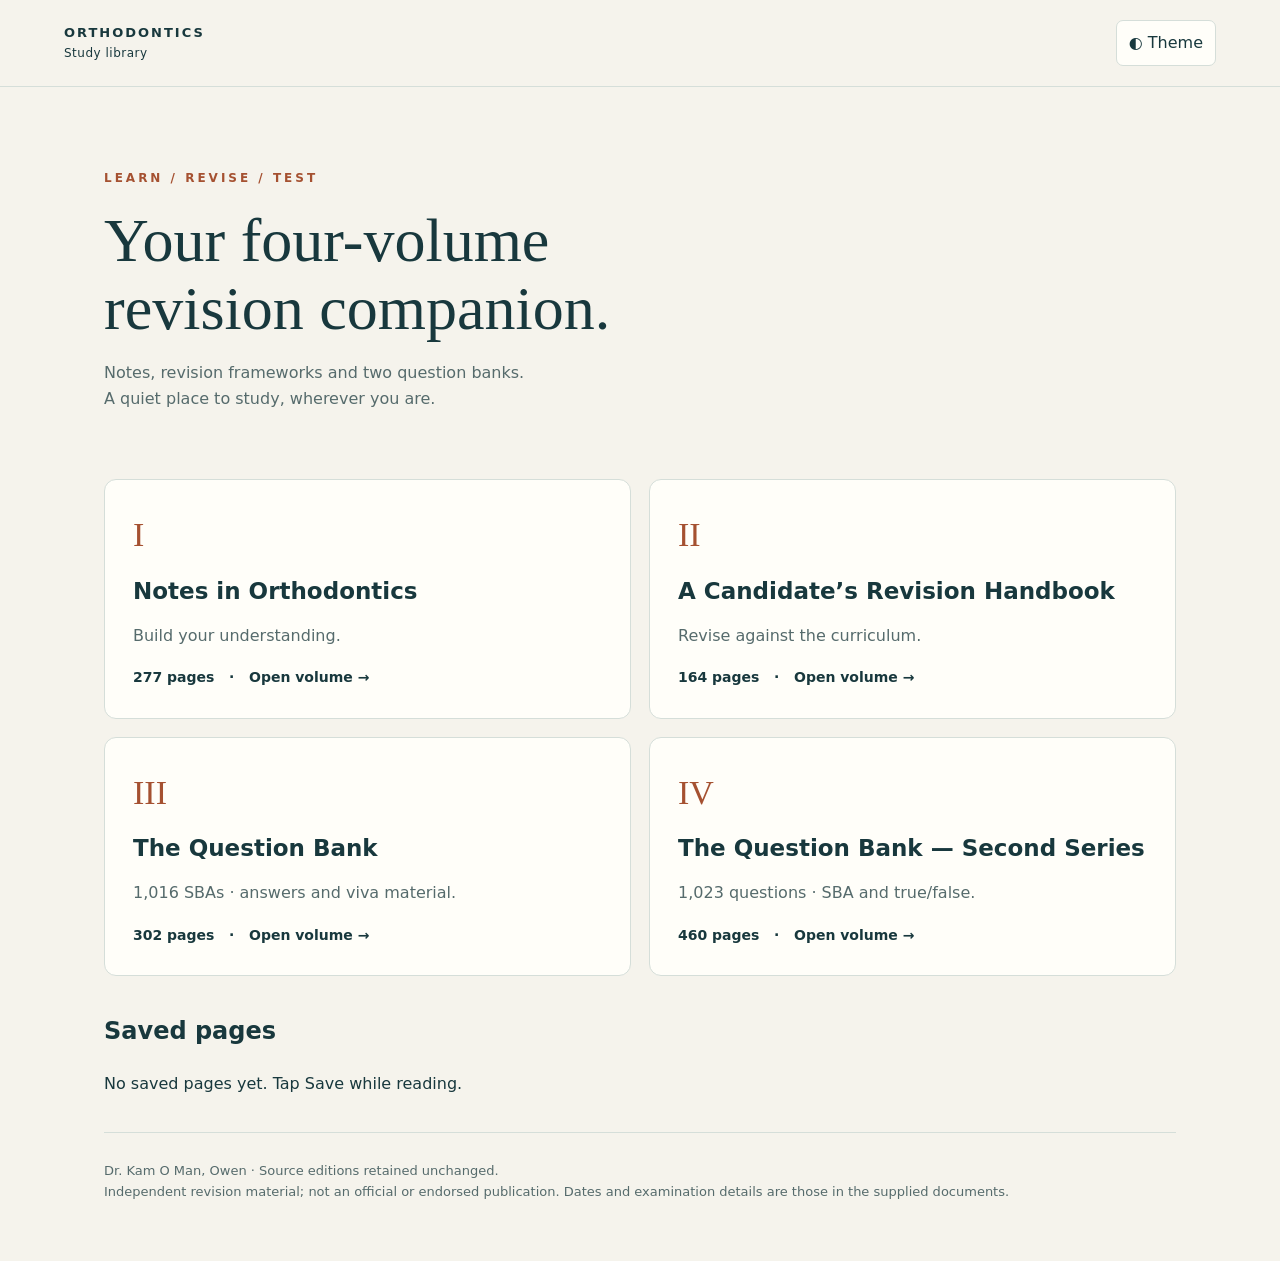
==== index.html @ 287cfe61 "Add files via upload" ====
<!doctype html><html lang="en"><head><meta charset="utf-8"><meta name="viewport" content="width=device-width,initial-scale=1"><meta name="theme-color" content="#153d43"><meta name="apple-mobile-web-app-capable" content="yes"><title>Orthodontics • Study Library</title><link rel="stylesheet" href="style.css"><script defer src="catalog.js"></script><script defer src="app.js"></script></head><body>
<header><a class="brand" href="#">ORTHODONTICS <span>Study library</span></a><button id="theme" aria-label="Toggle dark mode">◐ Theme</button></header>
<main id="home"><div class="hero"><p class="eyebrow">LEARN / REVISE / TEST</p><h1>Your four-volume<br>revision companion.</h1><p>Notes, revision frameworks and two question banks.<br>A quiet place to study, wherever you are.</p><button id="resume" hidden>Continue reading →</button></div><div id="cards" class="cards"></div><section class="saved"><h2>Saved pages</h2><div id="saved"></div></section><footer>Dr. Kam O Man, Owen · Source editions retained unchanged.<br>Independent revision material; not an official or endorsed publication. Dates and examination details are those in the supplied documents.</footer></main>
<main id="reader" hidden><div class="toolbar"><a href="#">← Library</a><select id="volume" aria-label="Volume"></select><button id="bookmark">☆ Save</button></div><div class="tools"><select id="chapters" aria-label="Chapter"><option>Contents</option></select><button id="smaller" aria-label="Decrease text size">A−</button><button id="larger" aria-label="Increase text size">A+</button><a id="pdf" target="_blank" rel="noopener">Original PDF ↗</a></div><form id="searchform"><input id="query" type="search" placeholder="Search this volume…" aria-label="Search this volume"><button>Search</button></form><div id="results" aria-live="polite"></div><div class="pagebar"><button id="prev">← Previous</button><label>PDF page <input id="page" type="number" min="1" aria-label="PDF page number"> <span id="total"></span></label><button id="next">Next →</button></div><p id="hint">Readable text is extracted from the PDF. Open Original PDF for tables, diagrams and exact layout. Your PDF viewer may require you to enter the page number manually. Page numbers refer to PDF pages.</p><article id="content"></article><div id="status" role="status"></div><button id="bottomnext">Next page →</button></main>
</body></html>
---- style.css ----
:root{--bg:#f5f3ec;--paper:#fffef9;--ink:#18383d;--muted:#566b6c;--line:#d5ded9;--accent:#a55131;--fs:19px}*{box-sizing:border-box}body{margin:0;background:var(--bg);color:var(--ink);font-family:system-ui,-apple-system,sans-serif;line-height:1.6}body.dark{--bg:#15272a;--paper:#203438;--ink:#e4ece7;--muted:#b1c5c4;--line:#41585b;--accent:#ffb18e}header{padding:20px 5%;display:flex;justify-content:space-between;align-items:center;border-bottom:1px solid var(--line)}a{color:inherit;text-underline-offset:4px}.brand{text-decoration:none;letter-spacing:2px;font-size:13px;font-weight:800}.brand span{display:block;font-size:12px;font-weight:400;letter-spacing:.5px}main{max-width:1120px;margin:auto;padding:30px 24px}.hero{padding:40px 0 52px}.eyebrow{letter-spacing:3px;font-size:12px;color:var(--accent);font-weight:750}h1{font-family:Georgia,serif;font-size:clamp(36px,6vw,62px);line-height:1.1;font-weight:400;margin:18px 0}.hero p:not(.eyebrow),footer,#hint{color:var(--muted)}.cards{display:grid;grid-template-columns:repeat(2,1fr);gap:18px}.card{background:var(--paper);border:1px solid var(--line);padding:28px;text-decoration:none;border-radius:12px}.card:hover{border-color:var(--accent)}.card .number{color:var(--accent);font-family:Georgia,serif;font-size:34px}.card h2{font-size:23px;line-height:1.3;margin:14px 0}.card p{color:var(--muted)}.card strong{font-size:14px}button,select,input{font:inherit;color:var(--ink);background:var(--paper);border:1px solid var(--line);border-radius:7px;padding:9px 12px;min-height:44px}button,a,select{touch-action:manipulation}button{cursor:pointer}button:disabled{opacity:.4;cursor:default}button:focus-visible,a:focus-visible,input:focus-visible,select:focus-visible{outline:3px solid var(--accent);outline-offset:3px}.saved{margin:36px 0}footer{padding:28px 0;font-size:13px;border-top:1px solid var(--line)}#reader{max-width:1000px}.toolbar,.tools,.pagebar{display:flex;align-items:center;gap:10px;margin-bottom:14px;flex-wrap:wrap}.toolbar select{flex:1;min-width:180px}.tools select{flex:1;min-width:180px;max-width:100%}.tools a{padding:9px}.pagebar{justify-content:space-between;margin:20px 0}#page{width:80px}#searchform{display:flex;gap:10px}#query{flex:1;min-width:0}#hint{font-size:12px}article{background:var(--paper);border:1px solid var(--line);border-radius:12px;padding:clamp(18px,4vw,46px);font-size:var(--fs);overflow-wrap:anywhere}article p{white-space:pre-line;margin:0 0 1.1em}article img{display:block;width:100%;height:auto}article.original{padding:0;background:white;overflow:hidden}#results{max-height:340px;overflow:auto}#results a,.saved a{display:block;padding:10px;border-bottom:1px solid var(--line)}#status{font-size:13px;color:var(--muted);padding:8px}#bottomnext{display:block;margin:20px auto}body.dark article.original{background:white} [hidden]{display:none!important}@media(max-width:600px){main{padding:18px 14px}.cards{grid-template-columns:1fr}.hero{padding:22px 0 30px}.card{padding:22px}header{padding:14px}.toolbar a{width:100%}.toolbar select{width:70%;min-width:0;font-size:14px}.tools select{width:100%;flex-basis:100%}.pagebar{gap:5px;font-size:13px}.pagebar button{padding:8px}#page{width:61px}article{line-height:1.7}#theme{font-size:13px}}
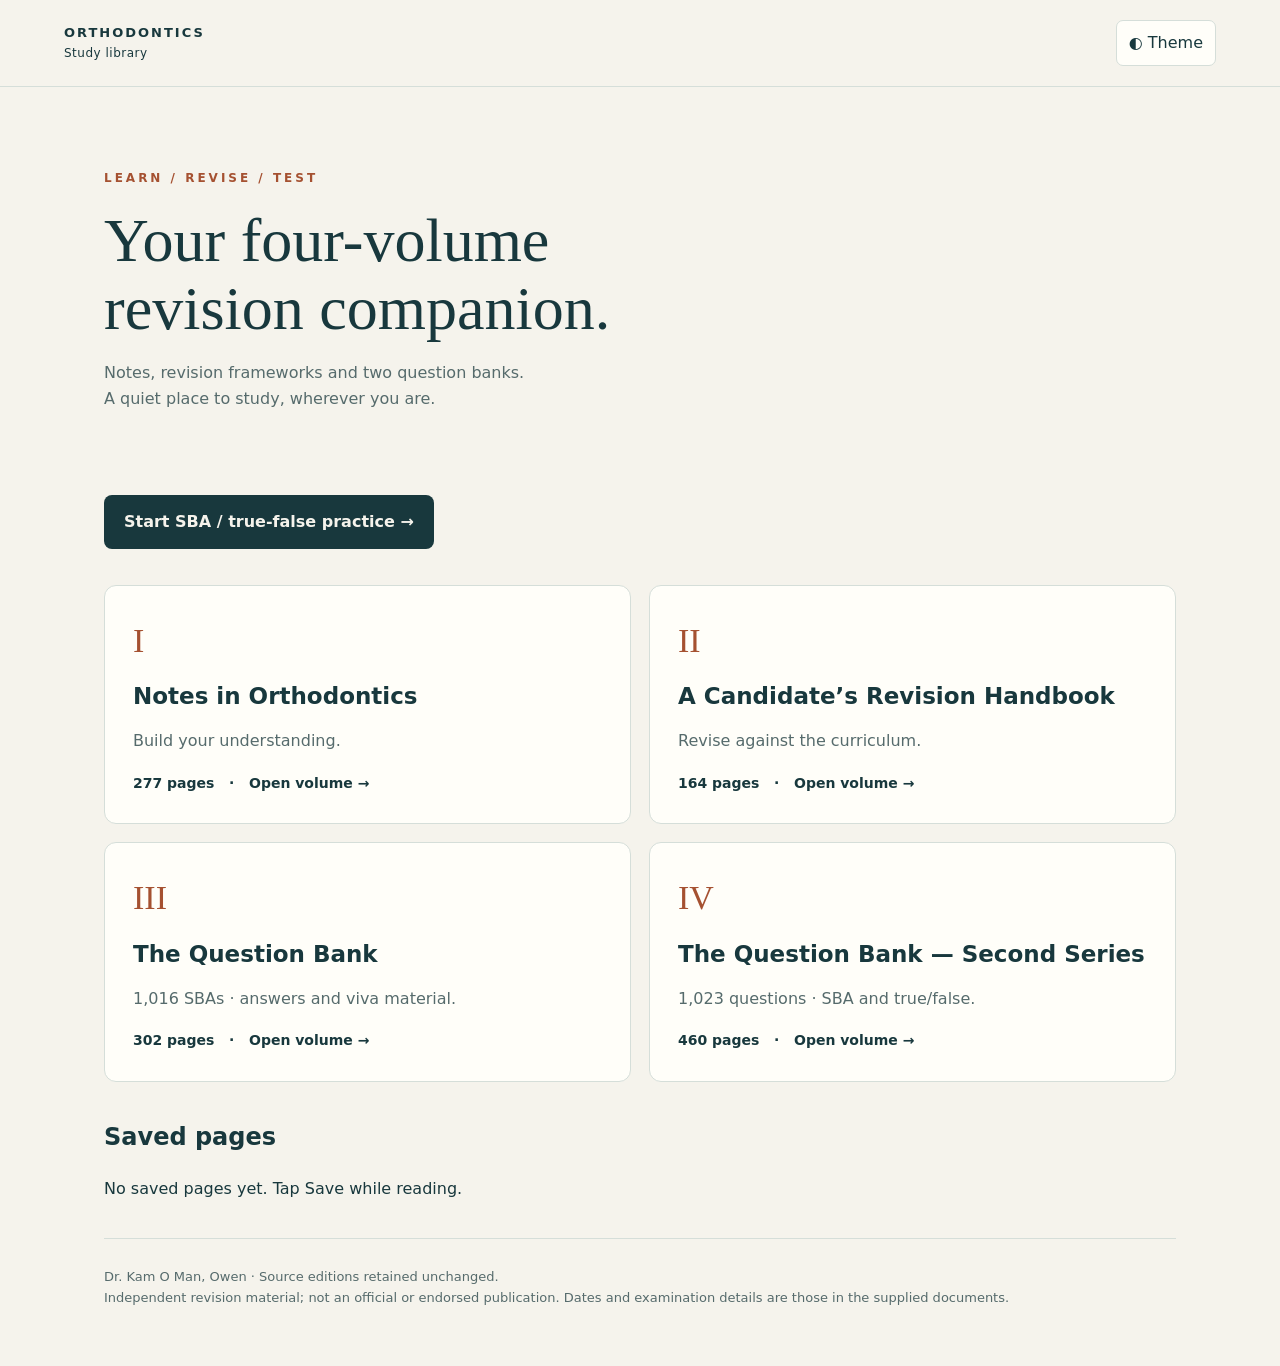
==== commit 8028c9a7: "Add files via upload" ====
--- a/index.html
+++ b/index.html
@@ -1,5 +1,5 @@
-<!doctype html><html lang="en"><head><meta charset="utf-8"><meta name="viewport" content="width=device-width,initial-scale=1"><meta name="theme-color" content="#153d43"><meta name="apple-mobile-web-app-capable" content="yes"><title>Orthodontics • Study Library</title><link rel="stylesheet" href="style.css"><script defer src="catalog.js"></script><script defer src="app.js"></script></head><body>
+<!doctype html><html lang="en"><head><meta charset="utf-8"><meta name="viewport" content="width=device-width,initial-scale=1"><meta name="theme-color" content="#153d43"><meta name="apple-mobile-web-app-capable" content="yes"><title>Orthodontics • Study Library</title><link rel="stylesheet" href="style.css?v=3"><script defer src="catalog.js?v=3"></script><script defer src="app.js?v=3"></script></head><body>
 <header><a class="brand" href="#">ORTHODONTICS <span>Study library</span></a><button id="theme" aria-label="Toggle dark mode">◐ Theme</button></header>
-<main id="home"><div class="hero"><p class="eyebrow">LEARN / REVISE / TEST</p><h1>Your four-volume<br>revision companion.</h1><p>Notes, revision frameworks and two question banks.<br>A quiet place to study, wherever you are.</p><button id="resume" hidden>Continue reading →</button></div><div id="cards" class="cards"></div><section class="saved"><h2>Saved pages</h2><div id="saved"></div></section><footer>Dr. Kam O Man, Owen · Source editions retained unchanged.<br>Independent revision material; not an official or endorsed publication. Dates and examination details are those in the supplied documents.</footer></main>
-<main id="reader" hidden><div class="toolbar"><a href="#">← Library</a><select id="volume" aria-label="Volume"></select><button id="bookmark">☆ Save</button></div><div class="tools"><select id="chapters" aria-label="Chapter"><option>Contents</option></select><button id="smaller" aria-label="Decrease text size">A−</button><button id="larger" aria-label="Increase text size">A+</button><a id="pdf" target="_blank" rel="noopener">Original PDF ↗</a></div><form id="searchform"><input id="query" type="search" placeholder="Search this volume…" aria-label="Search this volume"><button>Search</button></form><div id="results" aria-live="polite"></div><div class="pagebar"><button id="prev">← Previous</button><label>PDF page <input id="page" type="number" min="1" aria-label="PDF page number"> <span id="total"></span></label><button id="next">Next →</button></div><p id="hint">Readable text is extracted from the PDF. Open Original PDF for tables, diagrams and exact layout. Your PDF viewer may require you to enter the page number manually. Page numbers refer to PDF pages.</p><article id="content"></article><div id="status" role="status"></div><button id="bottomnext">Next page →</button></main>
+<main id="home"><div class="hero"><p class="eyebrow">LEARN / REVISE / TEST</p><h1>Your four-volume<br>revision companion.</h1><p>Notes, revision frameworks and two question banks.<br>A quiet place to study, wherever you are.</p><button id="resume" hidden>Continue reading →</button></div><p><a class="practice-link" href="quiz.html">Start SBA / true-false practice →</a></p><div id="cards" class="cards"></div><section class="saved"><h2>Saved pages</h2><div id="saved"></div></section><footer>Dr. Kam O Man, Owen · Source editions retained unchanged.<br>Independent revision material; not an official or endorsed publication. Dates and examination details are those in the supplied documents.</footer></main>
+<main id="reader" hidden><div class="toolbar"><a href="#">← Library</a><a href="quiz.html">Question practice →</a><select id="volume" aria-label="Volume"></select><button id="bookmark">☆ Save</button></div><div class="tools"><select id="chapters" aria-label="Chapter"><option>Contents</option></select><button id="smaller" aria-label="Decrease text size">A−</button><button id="larger" aria-label="Increase text size">A+</button><a id="pdf" target="_blank" rel="noopener">Original PDF ↗</a></div><form id="searchform"><input id="query" type="search" placeholder="Search this volume…" aria-label="Search this volume"><button>Search</button></form><div id="results" aria-live="polite"></div><div class="pagebar"><button id="prev">← Previous</button><label>PDF page <input id="page" type="number" min="1" aria-label="PDF page number"> <span id="total"></span></label><button id="next">Next →</button></div><p id="hint">Readable text is extracted from the PDF. Open Original PDF for tables, diagrams and exact layout. Your PDF viewer may require you to enter the page number manually. Page numbers refer to PDF pages.</p><article id="content"></article><div id="status" role="status"></div><button id="bottomnext">Next page →</button></main>
 </body></html>
--- a/style.css
+++ b/style.css
@@ -1 +1,3 @@
 :root{--bg:#f5f3ec;--paper:#fffef9;--ink:#18383d;--muted:#566b6c;--line:#d5ded9;--accent:#a55131;--fs:19px}*{box-sizing:border-box}body{margin:0;background:var(--bg);color:var(--ink);font-family:system-ui,-apple-system,sans-serif;line-height:1.6}body.dark{--bg:#15272a;--paper:#203438;--ink:#e4ece7;--muted:#b1c5c4;--line:#41585b;--accent:#ffb18e}header{padding:20px 5%;display:flex;justify-content:space-between;align-items:center;border-bottom:1px solid var(--line)}a{color:inherit;text-underline-offset:4px}.brand{text-decoration:none;letter-spacing:2px;font-size:13px;font-weight:800}.brand span{display:block;font-size:12px;font-weight:400;letter-spacing:.5px}main{max-width:1120px;margin:auto;padding:30px 24px}.hero{padding:40px 0 52px}.eyebrow{letter-spacing:3px;font-size:12px;color:var(--accent);font-weight:750}h1{font-family:Georgia,serif;font-size:clamp(36px,6vw,62px);line-height:1.1;font-weight:400;margin:18px 0}.hero p:not(.eyebrow),footer,#hint{color:var(--muted)}.cards{display:grid;grid-template-columns:repeat(2,1fr);gap:18px}.card{background:var(--paper);border:1px solid var(--line);padding:28px;text-decoration:none;border-radius:12px}.card:hover{border-color:var(--accent)}.card .number{color:var(--accent);font-family:Georgia,serif;font-size:34px}.card h2{font-size:23px;line-height:1.3;margin:14px 0}.card p{color:var(--muted)}.card strong{font-size:14px}button,select,input{font:inherit;color:var(--ink);background:var(--paper);border:1px solid var(--line);border-radius:7px;padding:9px 12px;min-height:44px}button,a,select{touch-action:manipulation}button{cursor:pointer}button:disabled{opacity:.4;cursor:default}button:focus-visible,a:focus-visible,input:focus-visible,select:focus-visible{outline:3px solid var(--accent);outline-offset:3px}.saved{margin:36px 0}footer{padding:28px 0;font-size:13px;border-top:1px solid var(--line)}#reader{max-width:1000px}.toolbar,.tools,.pagebar{display:flex;align-items:center;gap:10px;margin-bottom:14px;flex-wrap:wrap}.toolbar select{flex:1;min-width:180px}.tools select{flex:1;min-width:180px;max-width:100%}.tools a{padding:9px}.pagebar{justify-content:space-between;margin:20px 0}#page{width:80px}#searchform{display:flex;gap:10px}#query{flex:1;min-width:0}#hint{font-size:12px}article{background:var(--paper);border:1px solid var(--line);border-radius:12px;padding:clamp(18px,4vw,46px);font-size:var(--fs);overflow-wrap:anywhere}article p{white-space:pre-line;margin:0 0 1.1em}article img{display:block;width:100%;height:auto}article.original{padding:0;background:white;overflow:hidden}#results{max-height:340px;overflow:auto}#results a,.saved a{display:block;padding:10px;border-bottom:1px solid var(--line)}#status{font-size:13px;color:var(--muted);padding:8px}#bottomnext{display:block;margin:20px auto}body.dark article.original{background:white} [hidden]{display:none!important}@media(max-width:600px){main{padding:18px 14px}.cards{grid-template-columns:1fr}.hero{padding:22px 0 30px}.card{padding:22px}header{padding:14px}.toolbar a{width:100%}.toolbar select{width:70%;min-width:0;font-size:14px}.tools select{width:100%;flex-basis:100%}.pagebar{gap:5px;font-size:13px}.pagebar button{padding:8px}#page{width:61px}article{line-height:1.7}#theme{font-size:13px}}
+
+.practice-link{display:inline-block;padding:14px 20px;border-radius:8px;background:var(--ink);color:var(--bg);text-decoration:none;font-weight:650;margin-bottom:20px}
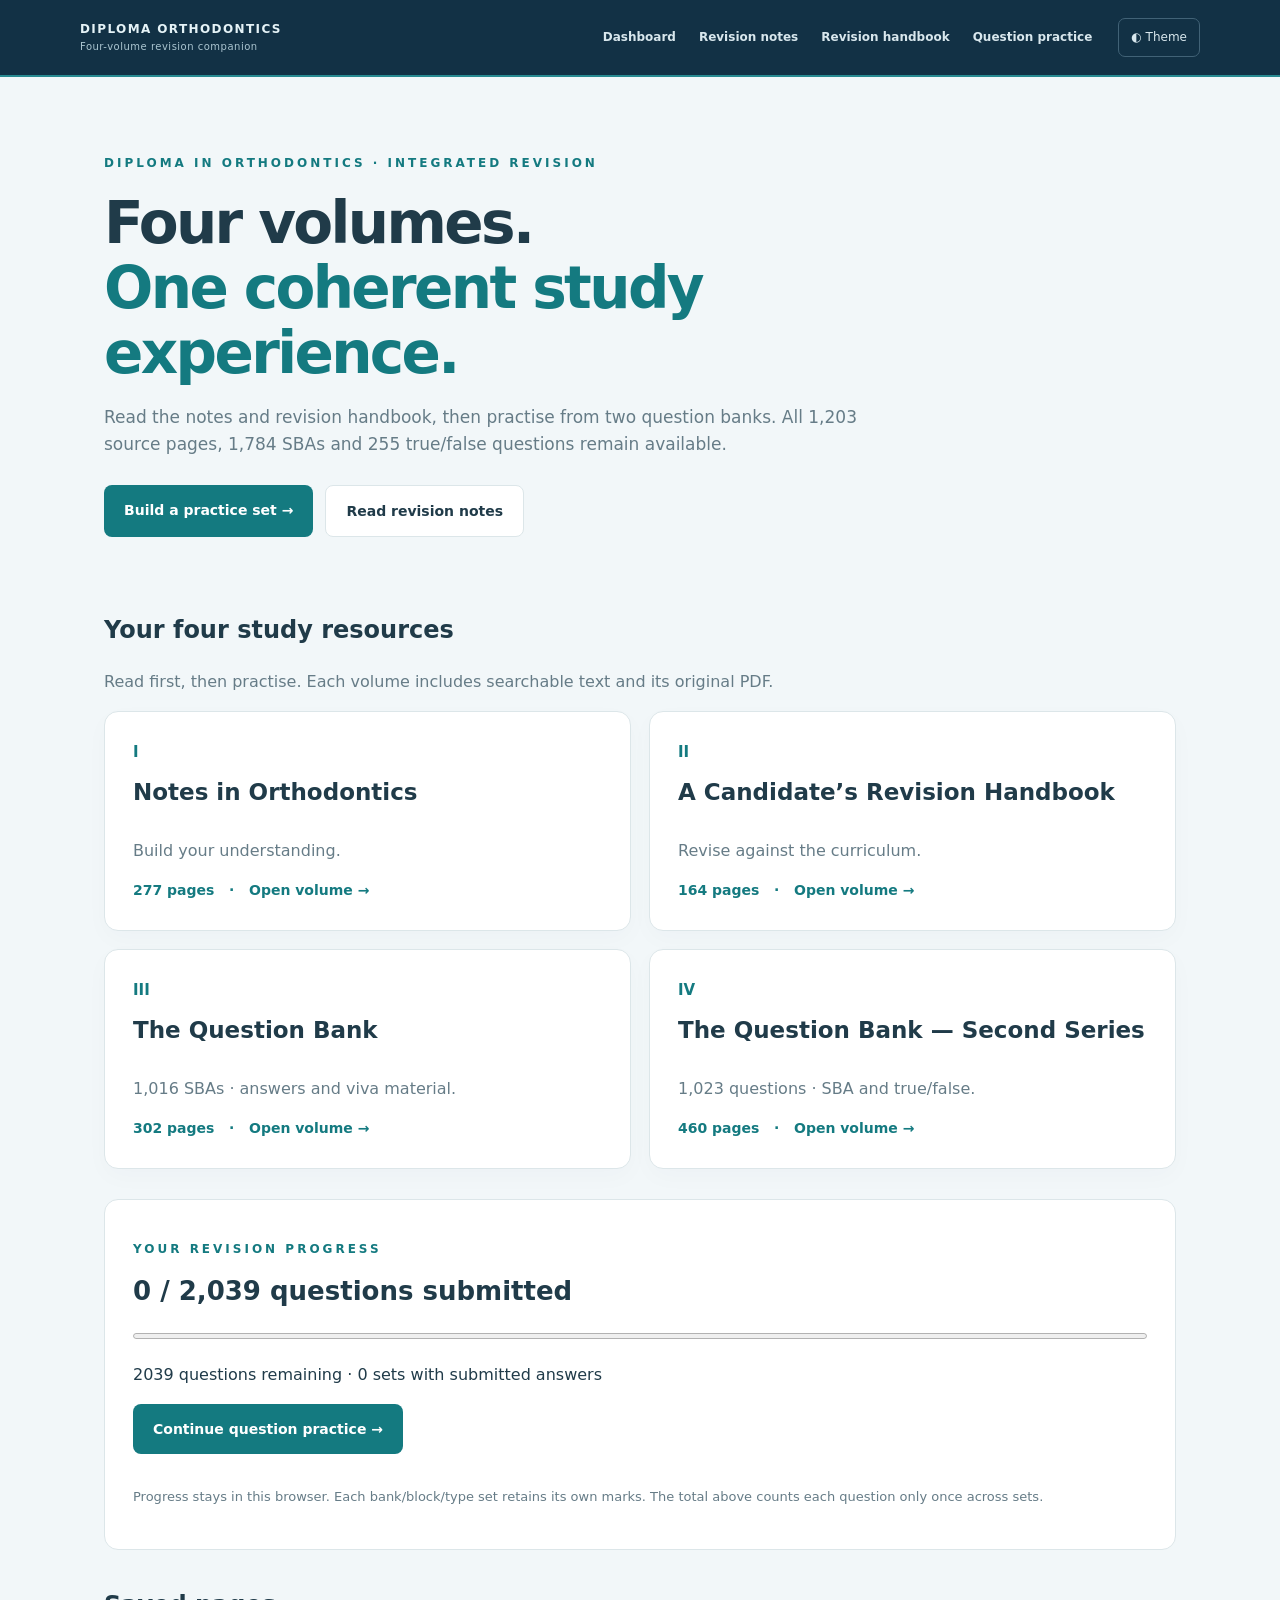
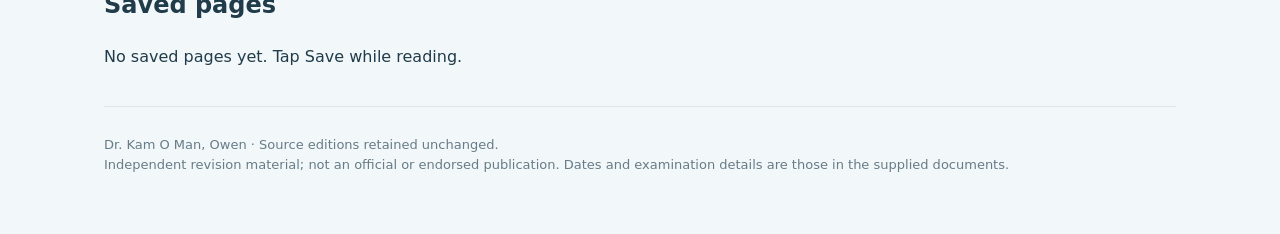
==== commit e9f4a808: "Add files via upload" ====
--- a/index.html
+++ b/index.html
@@ -1,5 +1,5 @@
-<!doctype html><html lang="en"><head><meta charset="utf-8"><meta name="viewport" content="width=device-width,initial-scale=1"><meta name="theme-color" content="#153d43"><meta name="apple-mobile-web-app-capable" content="yes"><title>Orthodontics • Study Library</title><link rel="stylesheet" href="style.css?v=3"><script defer src="catalog.js?v=3"></script><script defer src="app.js?v=3"></script></head><body>
-<header><a class="brand" href="#">ORTHODONTICS <span>Study library</span></a><button id="theme" aria-label="Toggle dark mode">◐ Theme</button></header>
-<main id="home"><div class="hero"><p class="eyebrow">LEARN / REVISE / TEST</p><h1>Your four-volume<br>revision companion.</h1><p>Notes, revision frameworks and two question banks.<br>A quiet place to study, wherever you are.</p><button id="resume" hidden>Continue reading →</button></div><p><a class="practice-link" href="quiz.html">Start SBA / true-false practice →</a></p><div id="cards" class="cards"></div><section class="saved"><h2>Saved pages</h2><div id="saved"></div></section><footer>Dr. Kam O Man, Owen · Source editions retained unchanged.<br>Independent revision material; not an official or endorsed publication. Dates and examination details are those in the supplied documents.</footer></main>
+<!doctype html><html lang="en"><head><meta charset="utf-8"><meta name="viewport" content="width=device-width,initial-scale=1"><meta name="theme-color" content="#153d43"><meta name="apple-mobile-web-app-capable" content="yes"><title>Diploma in Orthodontics · Study Dashboard</title><link rel="stylesheet" href="style.css?v=4"><script defer src="catalog.js?v=4"></script><script defer src="app.js?v=4"></script></head><body>
+<header><a class="brand" href="#">DIPLOMA ORTHODONTICS <span>Four-volume revision companion</span></a><nav aria-label="Main navigation"><a href="index.html#home">Dashboard</a><a href="index.html#volume-1/1">Revision notes</a><a href="index.html#volume-2/1">Revision handbook</a><a href="quiz.html">Question practice</a></nav><button id="theme" aria-label="Toggle dark mode">◐ Theme</button></header>
+<main id="home"><div class="hero"><p class="eyebrow">DIPLOMA IN ORTHODONTICS · INTEGRATED REVISION</p><h1>Four volumes.<br><span class="accent">One coherent study experience.</span></h1><p>Read the notes and revision handbook, then practise from two question banks. All 1,203 source pages, 1,784 SBAs and 255 true/false questions remain available.</p><div class="hero-actions"><a class="practice-link" href="quiz.html">Build a practice set →</a><a class="secondary-link" href="#volume-1/1">Read revision notes</a></div><button id="resume" hidden>Continue reading →</button></div><h2>Your four study resources</h2><p class="muted">Read first, then practise. Each volume includes searchable text and its original PDF.</p><div id="cards" class="cards"></div><section class="dashboard-progress" aria-labelledby="progress-title"><p class="eyebrow">YOUR REVISION PROGRESS</p><h2 id="progress-title">0 / 2,039 questions submitted</h2><progress id="overall-progress" value="0" max="2039" aria-label="Unique questions submitted"></progress><p id="progress-detail" role="status">Loading saved progress…</p><div id="last-set"></div><a class="practice-link" href="quiz.html">Continue question practice →</a><p class="small">Progress stays in this browser. Each bank/block/type set retains its own marks. The total above counts each question only once across sets.</p></section><section class="saved"><h2>Saved pages</h2><div id="saved"></div></section><footer>Dr. Kam O Man, Owen · Source editions retained unchanged.<br>Independent revision material; not an official or endorsed publication. Dates and examination details are those in the supplied documents.</footer></main>
 <main id="reader" hidden><div class="toolbar"><a href="#">← Library</a><a href="quiz.html">Question practice →</a><select id="volume" aria-label="Volume"></select><button id="bookmark">☆ Save</button></div><div class="tools"><select id="chapters" aria-label="Chapter"><option>Contents</option></select><button id="smaller" aria-label="Decrease text size">A−</button><button id="larger" aria-label="Increase text size">A+</button><a id="pdf" target="_blank" rel="noopener">Original PDF ↗</a></div><form id="searchform"><input id="query" type="search" placeholder="Search this volume…" aria-label="Search this volume"><button>Search</button></form><div id="results" aria-live="polite"></div><div class="pagebar"><button id="prev">← Previous</button><label>PDF page <input id="page" type="number" min="1" aria-label="PDF page number"> <span id="total"></span></label><button id="next">Next →</button></div><p id="hint">Readable text is extracted from the PDF. Open Original PDF for tables, diagrams and exact layout. Your PDF viewer may require you to enter the page number manually. Page numbers refer to PDF pages.</p><article id="content"></article><div id="status" role="status"></div><button id="bottomnext">Next page →</button></main>
-</body></html>
+<script src="quiz-engine.js?v=4"></script><script src="data/quiz-3.js?v=4"></script><script src="data/quiz-4.js?v=4"></script><script src="dashboard.js?v=4"></script></body></html>
--- a/style.css
+++ b/style.css
@@ -1,3 +1,6 @@
 :root{--bg:#f5f3ec;--paper:#fffef9;--ink:#18383d;--muted:#566b6c;--line:#d5ded9;--accent:#a55131;--fs:19px}*{box-sizing:border-box}body{margin:0;background:var(--bg);color:var(--ink);font-family:system-ui,-apple-system,sans-serif;line-height:1.6}body.dark{--bg:#15272a;--paper:#203438;--ink:#e4ece7;--muted:#b1c5c4;--line:#41585b;--accent:#ffb18e}header{padding:20px 5%;display:flex;justify-content:space-between;align-items:center;border-bottom:1px solid var(--line)}a{color:inherit;text-underline-offset:4px}.brand{text-decoration:none;letter-spacing:2px;font-size:13px;font-weight:800}.brand span{display:block;font-size:12px;font-weight:400;letter-spacing:.5px}main{max-width:1120px;margin:auto;padding:30px 24px}.hero{padding:40px 0 52px}.eyebrow{letter-spacing:3px;font-size:12px;color:var(--accent);font-weight:750}h1{font-family:Georgia,serif;font-size:clamp(36px,6vw,62px);line-height:1.1;font-weight:400;margin:18px 0}.hero p:not(.eyebrow),footer,#hint{color:var(--muted)}.cards{display:grid;grid-template-columns:repeat(2,1fr);gap:18px}.card{background:var(--paper);border:1px solid var(--line);padding:28px;text-decoration:none;border-radius:12px}.card:hover{border-color:var(--accent)}.card .number{color:var(--accent);font-family:Georgia,serif;font-size:34px}.card h2{font-size:23px;line-height:1.3;margin:14px 0}.card p{color:var(--muted)}.card strong{font-size:14px}button,select,input{font:inherit;color:var(--ink);background:var(--paper);border:1px solid var(--line);border-radius:7px;padding:9px 12px;min-height:44px}button,a,select{touch-action:manipulation}button{cursor:pointer}button:disabled{opacity:.4;cursor:default}button:focus-visible,a:focus-visible,input:focus-visible,select:focus-visible{outline:3px solid var(--accent);outline-offset:3px}.saved{margin:36px 0}footer{padding:28px 0;font-size:13px;border-top:1px solid var(--line)}#reader{max-width:1000px}.toolbar,.tools,.pagebar{display:flex;align-items:center;gap:10px;margin-bottom:14px;flex-wrap:wrap}.toolbar select{flex:1;min-width:180px}.tools select{flex:1;min-width:180px;max-width:100%}.tools a{padding:9px}.pagebar{justify-content:space-between;margin:20px 0}#page{width:80px}#searchform{display:flex;gap:10px}#query{flex:1;min-width:0}#hint{font-size:12px}article{background:var(--paper);border:1px solid var(--line);border-radius:12px;padding:clamp(18px,4vw,46px);font-size:var(--fs);overflow-wrap:anywhere}article p{white-space:pre-line;margin:0 0 1.1em}article img{display:block;width:100%;height:auto}article.original{padding:0;background:white;overflow:hidden}#results{max-height:340px;overflow:auto}#results a,.saved a{display:block;padding:10px;border-bottom:1px solid var(--line)}#status{font-size:13px;color:var(--muted);padding:8px}#bottomnext{display:block;margin:20px auto}body.dark article.original{background:white} [hidden]{display:none!important}@media(max-width:600px){main{padding:18px 14px}.cards{grid-template-columns:1fr}.hero{padding:22px 0 30px}.card{padding:22px}header{padding:14px}.toolbar a{width:100%}.toolbar select{width:70%;min-width:0;font-size:14px}.tools select{width:100%;flex-basis:100%}.pagebar{gap:5px;font-size:13px}.pagebar button{padding:8px}#page{width:61px}article{line-height:1.7}#theme{font-size:13px}}
 
 .practice-link{display:inline-block;padding:14px 20px;border-radius:8px;background:var(--ink);color:var(--bg);text-decoration:none;font-weight:650;margin-bottom:20px}
+
+/* FPros reference: navy navigation, teal actions and resource dashboard. */
+:root{--bg:#f2f7f9;--paper:#fff;--ink:#203b49;--muted:#667c87;--line:#dce6e9;--accent:#147a80}header{background:#123145;border-bottom:2px solid #278a91;gap:18px;padding:18px max(24px,calc((100% - 1120px)/2));flex-wrap:wrap}.brand{color:#e5f3f7;font-size:12px;letter-spacing:1.4px;white-space:nowrap}.brand span{color:#abc5d0;font-size:10px}header nav{display:flex;gap:7px;flex-wrap:wrap;margin-left:auto}header nav a{color:#d8e7ed;font-size:12px;font-weight:650;text-decoration:none;padding:8px;border-radius:7px}header nav a:hover{background:#2a5064}#theme{font-size:12px;min-height:36px;background:transparent;color:#d8e7ed;border-color:#416276}h1{font-family:inherit;font-weight:750;letter-spacing:-.045em;font-size:clamp(34px,5.2vw,58px);line-height:1.12}.accent{color:var(--accent)}.hero{max-width:940px;padding:35px 0 40px}.hero>p:not(.eyebrow){max-width:760px;font-size:17px}.hero-actions{display:flex;gap:12px;flex-wrap:wrap;margin:26px 0 14px}.hero-actions a{margin:0}.practice-link{background:var(--accent);color:white;font-size:14px}.secondary-link{display:inline-block;text-decoration:none;padding:14px 20px;border:1px solid var(--line);border-radius:8px;background:var(--paper);font-weight:650;font-size:14px}.card{box-shadow:0 8px 25px #12314506;border-radius:14px;display:flex;flex-direction:column}.card strong{margin-top:auto;color:var(--accent)}.card .number{font-family:inherit;font-weight:800;font-size:15px}.card h2{font-size:23px}.muted,.small{color:var(--muted)}.small{font-size:13px}.dashboard-progress{background:var(--paper);border:1px solid var(--line);padding:28px;border-radius:14px;margin-top:30px}.dashboard-progress h2{margin:8px 0;font-size:26px}.dashboard-progress progress{width:100%;height:12px;accent-color:var(--accent)}#last-set{margin:14px 0;color:var(--muted)}#setup{background:var(--paper);border:1px solid var(--line);border-radius:14px;padding:25px}#start,#submit{background:var(--accent);color:#fff;border-color:var(--accent)}body.dark{--accent:#79cdd0}@media(max-width:700px){header{padding:16px;gap:12px}header nav{order:3;margin:0;width:100%}header nav a{font-size:11px;padding:7px}#theme{margin-left:auto}.hero{padding:18px 0 30px}.hero-actions{flex-direction:column}.hero-actions a{text-align:center}.dashboard-progress{padding:20px}#setup{padding:18px}}
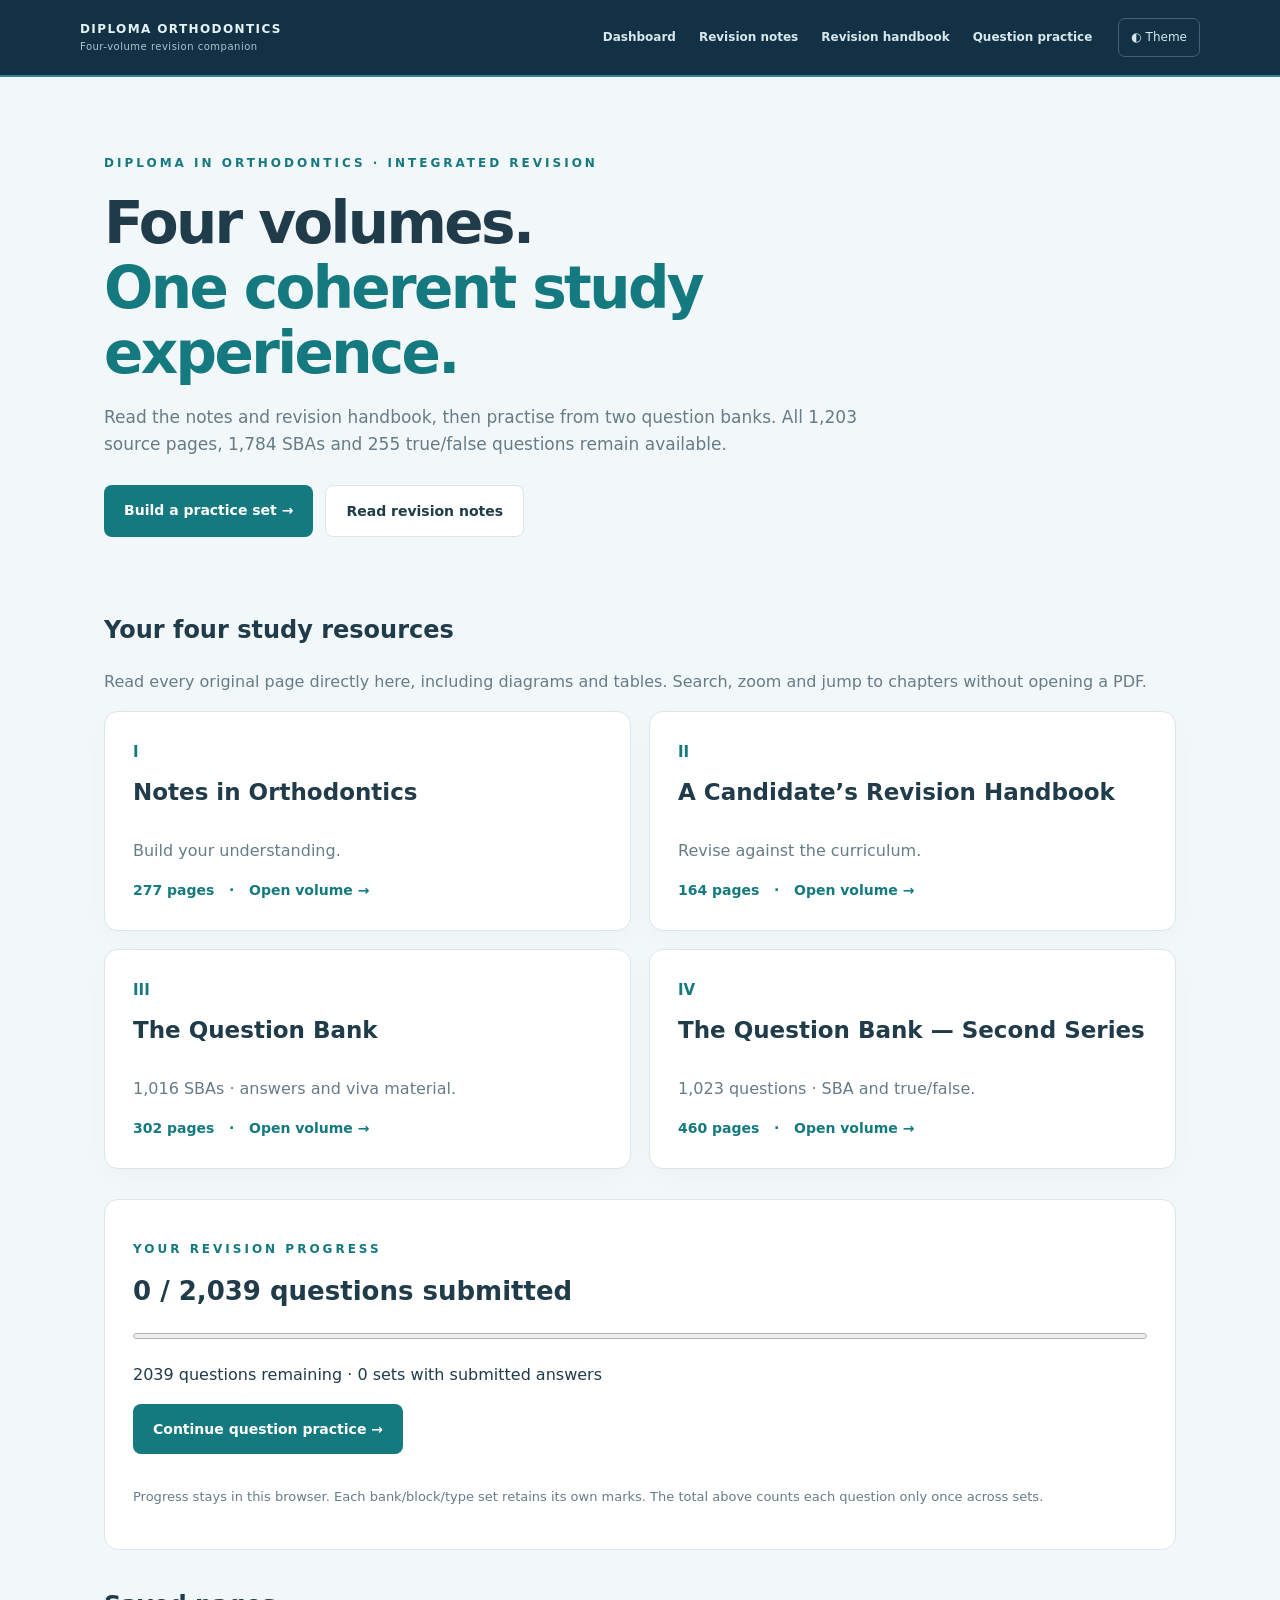
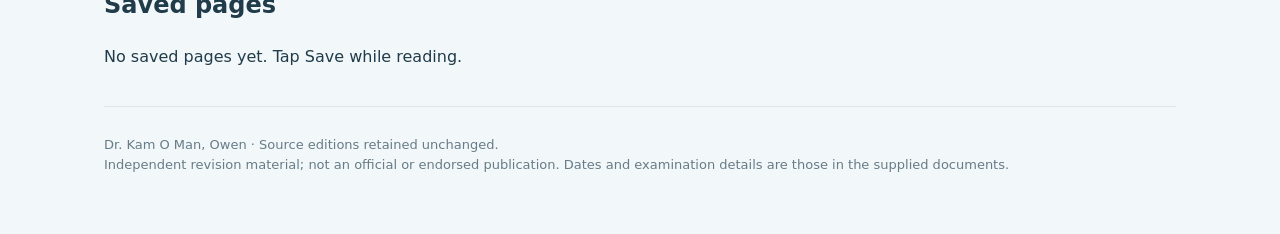
==== commit e98debb0: "Add files via upload" ====
--- a/index.html
+++ b/index.html
@@ -1,5 +1,5 @@
-<!doctype html><html lang="en"><head><meta charset="utf-8"><meta name="viewport" content="width=device-width,initial-scale=1"><meta name="theme-color" content="#153d43"><meta name="apple-mobile-web-app-capable" content="yes"><title>Diploma in Orthodontics · Study Dashboard</title><link rel="stylesheet" href="style.css?v=4"><script defer src="catalog.js?v=4"></script><script defer src="app.js?v=4"></script></head><body>
+<!doctype html><html lang="en"><head><meta charset="utf-8"><meta name="viewport" content="width=device-width,initial-scale=1"><meta name="theme-color" content="#153d43"><meta name="apple-mobile-web-app-capable" content="yes"><title>Diploma in Orthodontics · Study Dashboard</title><link rel="stylesheet" href="style.css?v=5"><script defer src="catalog.js?v=4"></script><script defer src="page-reader.js?v=5"></script><script defer src="app.js?v=5"></script></head><body>
 <header><a class="brand" href="#">DIPLOMA ORTHODONTICS <span>Four-volume revision companion</span></a><nav aria-label="Main navigation"><a href="index.html#home">Dashboard</a><a href="index.html#volume-1/1">Revision notes</a><a href="index.html#volume-2/1">Revision handbook</a><a href="quiz.html">Question practice</a></nav><button id="theme" aria-label="Toggle dark mode">◐ Theme</button></header>
-<main id="home"><div class="hero"><p class="eyebrow">DIPLOMA IN ORTHODONTICS · INTEGRATED REVISION</p><h1>Four volumes.<br><span class="accent">One coherent study experience.</span></h1><p>Read the notes and revision handbook, then practise from two question banks. All 1,203 source pages, 1,784 SBAs and 255 true/false questions remain available.</p><div class="hero-actions"><a class="practice-link" href="quiz.html">Build a practice set →</a><a class="secondary-link" href="#volume-1/1">Read revision notes</a></div><button id="resume" hidden>Continue reading →</button></div><h2>Your four study resources</h2><p class="muted">Read first, then practise. Each volume includes searchable text and its original PDF.</p><div id="cards" class="cards"></div><section class="dashboard-progress" aria-labelledby="progress-title"><p class="eyebrow">YOUR REVISION PROGRESS</p><h2 id="progress-title">0 / 2,039 questions submitted</h2><progress id="overall-progress" value="0" max="2039" aria-label="Unique questions submitted"></progress><p id="progress-detail" role="status">Loading saved progress…</p><div id="last-set"></div><a class="practice-link" href="quiz.html">Continue question practice →</a><p class="small">Progress stays in this browser. Each bank/block/type set retains its own marks. The total above counts each question only once across sets.</p></section><section class="saved"><h2>Saved pages</h2><div id="saved"></div></section><footer>Dr. Kam O Man, Owen · Source editions retained unchanged.<br>Independent revision material; not an official or endorsed publication. Dates and examination details are those in the supplied documents.</footer></main>
-<main id="reader" hidden><div class="toolbar"><a href="#">← Library</a><a href="quiz.html">Question practice →</a><select id="volume" aria-label="Volume"></select><button id="bookmark">☆ Save</button></div><div class="tools"><select id="chapters" aria-label="Chapter"><option>Contents</option></select><button id="smaller" aria-label="Decrease text size">A−</button><button id="larger" aria-label="Increase text size">A+</button><a id="pdf" target="_blank" rel="noopener">Original PDF ↗</a></div><form id="searchform"><input id="query" type="search" placeholder="Search this volume…" aria-label="Search this volume"><button>Search</button></form><div id="results" aria-live="polite"></div><div class="pagebar"><button id="prev">← Previous</button><label>PDF page <input id="page" type="number" min="1" aria-label="PDF page number"> <span id="total"></span></label><button id="next">Next →</button></div><p id="hint">Readable text is extracted from the PDF. Open Original PDF for tables, diagrams and exact layout. Your PDF viewer may require you to enter the page number manually. Page numbers refer to PDF pages.</p><article id="content"></article><div id="status" role="status"></div><button id="bottomnext">Next page →</button></main>
+<main id="home"><div class="hero"><p class="eyebrow">DIPLOMA IN ORTHODONTICS · INTEGRATED REVISION</p><h1>Four volumes.<br><span class="accent">One coherent study experience.</span></h1><p>Read the notes and revision handbook, then practise from two question banks. All 1,203 source pages, 1,784 SBAs and 255 true/false questions remain available.</p><div class="hero-actions"><a class="practice-link" href="quiz.html">Build a practice set →</a><a class="secondary-link" href="#volume-1/1">Read revision notes</a></div><button id="resume" hidden>Continue reading →</button></div><h2>Your four study resources</h2><p class="muted">Read every original page directly here, including diagrams and tables. Search, zoom and jump to chapters without opening a PDF.</p><div id="cards" class="cards"></div><section class="dashboard-progress" aria-labelledby="progress-title"><p class="eyebrow">YOUR REVISION PROGRESS</p><h2 id="progress-title">0 / 2,039 questions submitted</h2><progress id="overall-progress" value="0" max="2039" aria-label="Unique questions submitted"></progress><p id="progress-detail" role="status">Loading saved progress…</p><div id="last-set"></div><a class="practice-link" href="quiz.html">Continue question practice →</a><p class="small">Progress stays in this browser. Each bank/block/type set retains its own marks. The total above counts each question only once across sets.</p></section><section class="saved"><h2>Saved pages</h2><div id="saved"></div></section><footer>Dr. Kam O Man, Owen · Source editions retained unchanged.<br>Independent revision material; not an official or endorsed publication. Dates and examination details are those in the supplied documents.</footer></main>
+<main id="reader" hidden><div class="toolbar"><a href="#">← Library</a><a href="quiz.html">Question practice →</a><select id="volume" aria-label="Volume"></select><button id="bookmark">☆ Save</button></div><div class="tools"><select id="chapters" aria-label="Chapter"><option>Contents</option></select><button id="view-mode" type="button">Switch to readable text</button><button id="smaller" aria-label="Zoom out">− Zoom</button><button id="larger" aria-label="Zoom in">+ Zoom</button><a id="pdf" target="_blank" rel="noopener">Original PDF ↗</a></div><form id="searchform"><input id="query" type="search" placeholder="Search this volume…" aria-label="Search this volume"><button>Search</button></form><div id="results" aria-live="polite"></div><div class="pagebar"><button id="prev">← Previous</button><label>PDF page <input id="page" type="number" min="1" aria-label="PDF page number"> <span id="total"></span></label><button id="page-go" type="button">Go to page</button><button id="next">Next →</button></div><p id="hint">Original pages are displayed inside this website, preserving tables and diagrams. Use Zoom, chapter selection, search or the page number to navigate. Switch to readable text for a reflowed view.</p><div id="page-viewport"><article id="content"></article></div><div id="status" role="status"></div><button id="bottomnext">Next page →</button></main>
 <script src="quiz-engine.js?v=4"></script><script src="data/quiz-3.js?v=4"></script><script src="data/quiz-4.js?v=4"></script><script src="dashboard.js?v=4"></script></body></html>
--- a/style.css
+++ b/style.css
@@ -4,3 +4,5 @@
 
 /* FPros reference: navy navigation, teal actions and resource dashboard. */
 :root{--bg:#f2f7f9;--paper:#fff;--ink:#203b49;--muted:#667c87;--line:#dce6e9;--accent:#147a80}header{background:#123145;border-bottom:2px solid #278a91;gap:18px;padding:18px max(24px,calc((100% - 1120px)/2));flex-wrap:wrap}.brand{color:#e5f3f7;font-size:12px;letter-spacing:1.4px;white-space:nowrap}.brand span{color:#abc5d0;font-size:10px}header nav{display:flex;gap:7px;flex-wrap:wrap;margin-left:auto}header nav a{color:#d8e7ed;font-size:12px;font-weight:650;text-decoration:none;padding:8px;border-radius:7px}header nav a:hover{background:#2a5064}#theme{font-size:12px;min-height:36px;background:transparent;color:#d8e7ed;border-color:#416276}h1{font-family:inherit;font-weight:750;letter-spacing:-.045em;font-size:clamp(34px,5.2vw,58px);line-height:1.12}.accent{color:var(--accent)}.hero{max-width:940px;padding:35px 0 40px}.hero>p:not(.eyebrow){max-width:760px;font-size:17px}.hero-actions{display:flex;gap:12px;flex-wrap:wrap;margin:26px 0 14px}.hero-actions a{margin:0}.practice-link{background:var(--accent);color:white;font-size:14px}.secondary-link{display:inline-block;text-decoration:none;padding:14px 20px;border:1px solid var(--line);border-radius:8px;background:var(--paper);font-weight:650;font-size:14px}.card{box-shadow:0 8px 25px #12314506;border-radius:14px;display:flex;flex-direction:column}.card strong{margin-top:auto;color:var(--accent)}.card .number{font-family:inherit;font-weight:800;font-size:15px}.card h2{font-size:23px}.muted,.small{color:var(--muted)}.small{font-size:13px}.dashboard-progress{background:var(--paper);border:1px solid var(--line);padding:28px;border-radius:14px;margin-top:30px}.dashboard-progress h2{margin:8px 0;font-size:26px}.dashboard-progress progress{width:100%;height:12px;accent-color:var(--accent)}#last-set{margin:14px 0;color:var(--muted)}#setup{background:var(--paper);border:1px solid var(--line);border-radius:14px;padding:25px}#start,#submit{background:var(--accent);color:#fff;border-color:var(--accent)}body.dark{--accent:#79cdd0}@media(max-width:700px){header{padding:16px;gap:12px}header nav{order:3;margin:0;width:100%}header nav a{font-size:11px;padding:7px}#theme{margin-left:auto}.hero{padding:18px 0 30px}.hero-actions{flex-direction:column}.hero-actions a{text-align:center}.dashboard-progress{padding:20px}#setup{padding:18px}}
+
+#page-viewport{overflow:auto;padding:4px;background:#dfe7eb;border-radius:12px}#content.original-page{padding:0;max-width:none;min-width:50%;margin:0 auto;background:white;border:0;border-radius:0}#content.original-page img{display:block;width:100%;height:auto}body.dark #page-viewport{background:#101f25}#view-mode{border-color:var(--accent);color:var(--accent)}
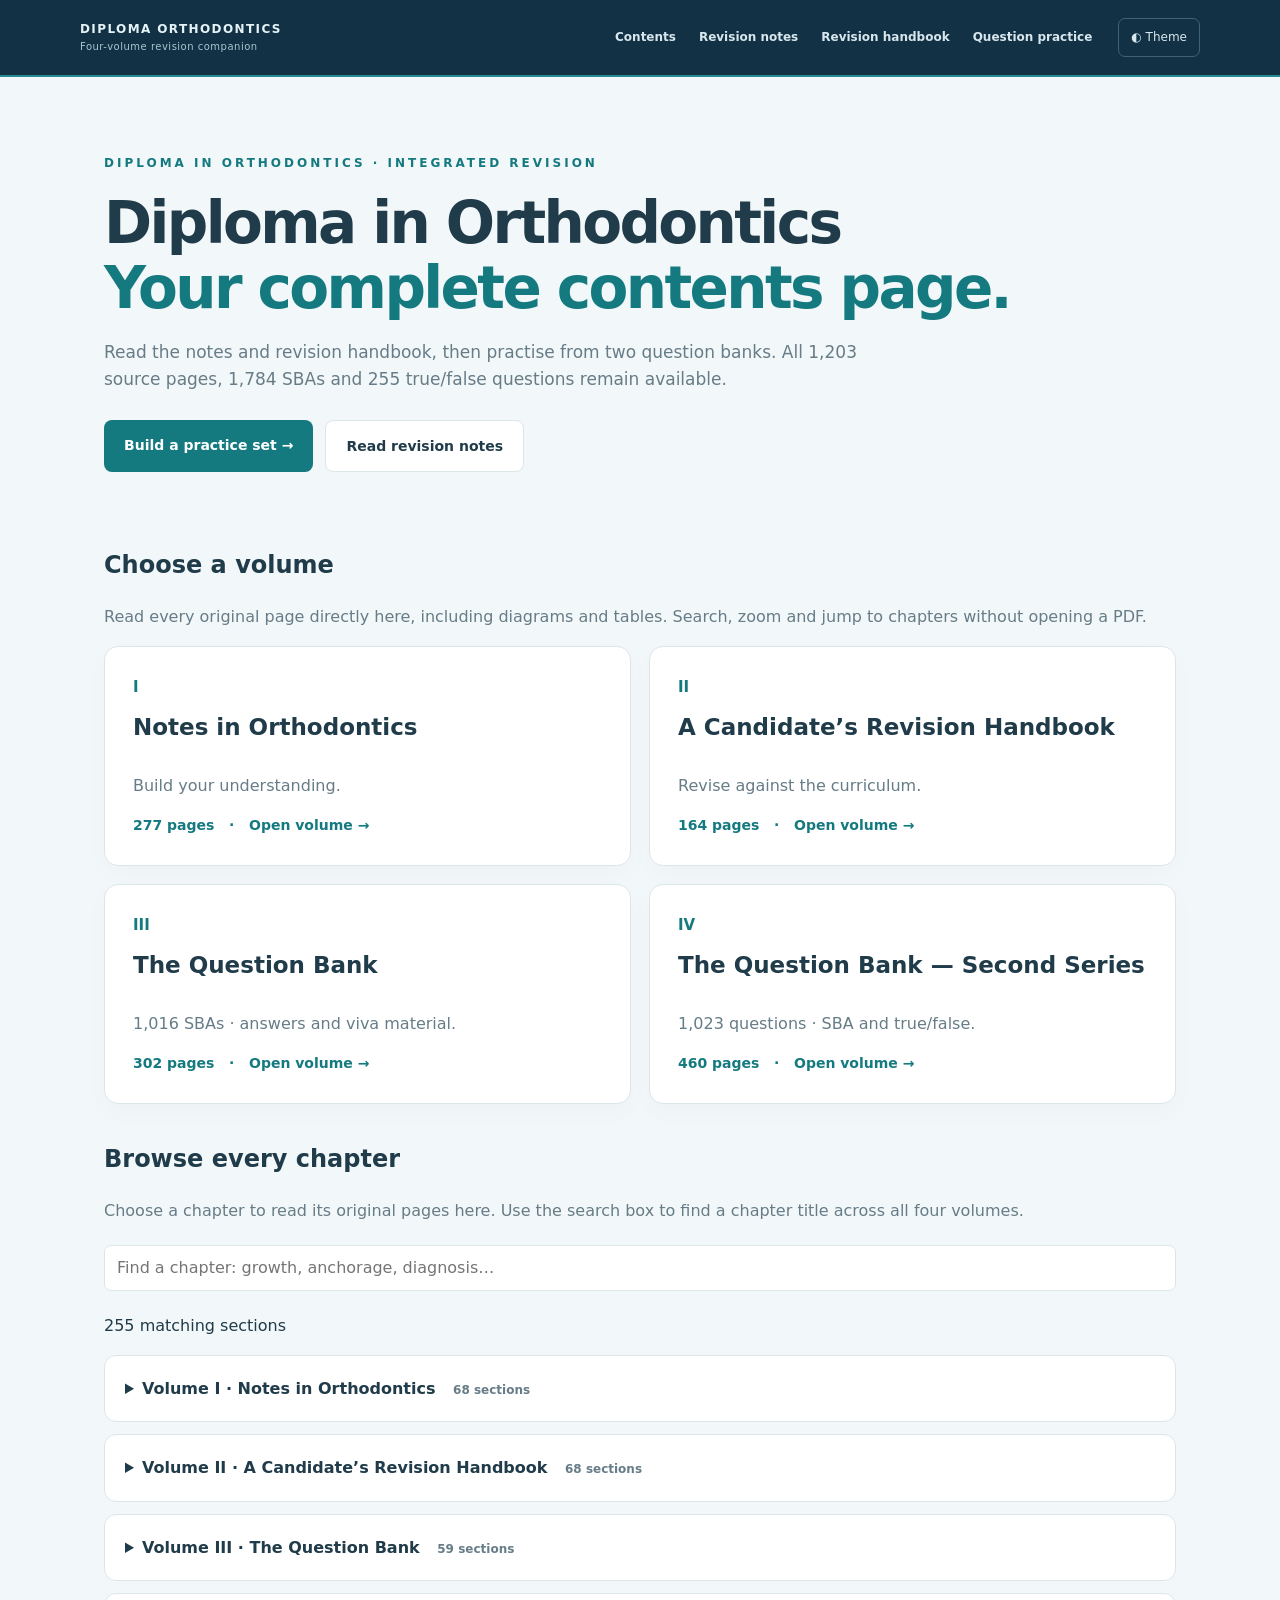
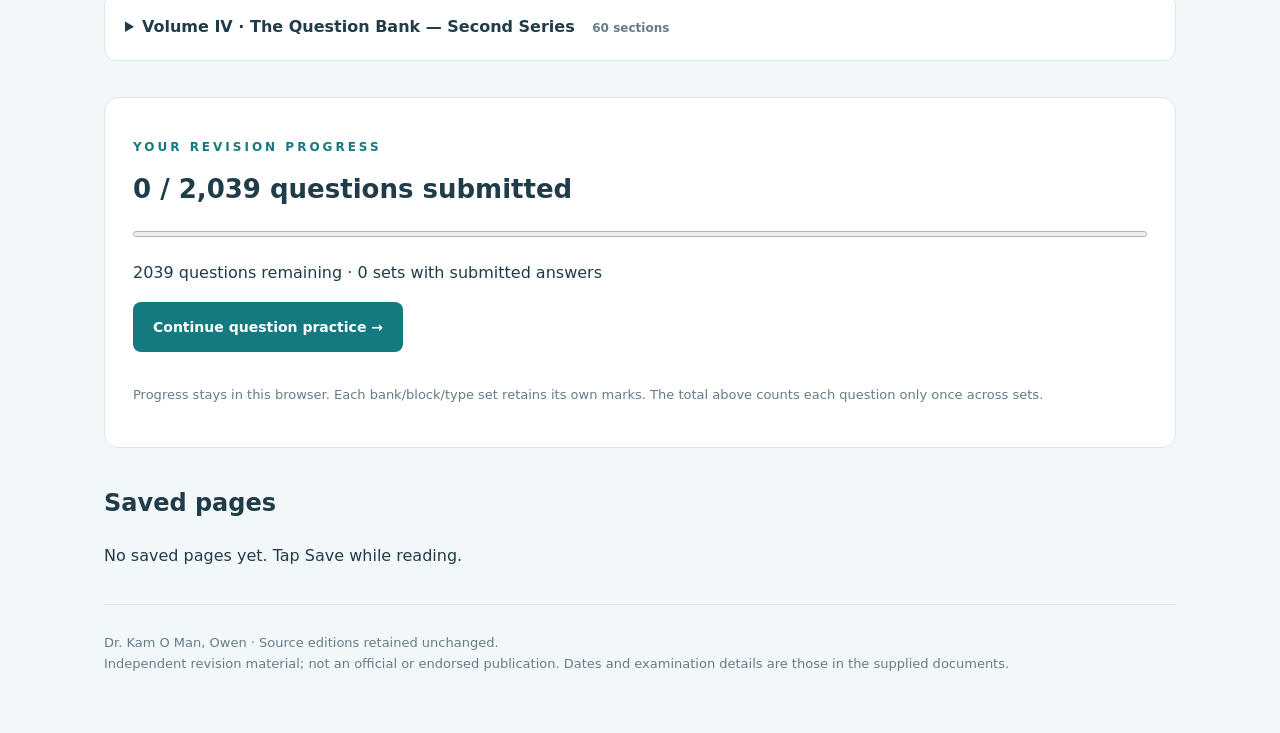
==== commit b35e96f2: "Add files via upload" ====
--- a/index.html
+++ b/index.html
@@ -1,5 +1,5 @@
-<!doctype html><html lang="en"><head><meta charset="utf-8"><meta name="viewport" content="width=device-width,initial-scale=1"><meta name="theme-color" content="#153d43"><meta name="apple-mobile-web-app-capable" content="yes"><title>Diploma in Orthodontics · Study Dashboard</title><link rel="stylesheet" href="style.css?v=5"><script defer src="catalog.js?v=4"></script><script defer src="page-reader.js?v=5"></script><script defer src="app.js?v=5"></script></head><body>
-<header><a class="brand" href="#">DIPLOMA ORTHODONTICS <span>Four-volume revision companion</span></a><nav aria-label="Main navigation"><a href="index.html#home">Dashboard</a><a href="index.html#volume-1/1">Revision notes</a><a href="index.html#volume-2/1">Revision handbook</a><a href="quiz.html">Question practice</a></nav><button id="theme" aria-label="Toggle dark mode">◐ Theme</button></header>
-<main id="home"><div class="hero"><p class="eyebrow">DIPLOMA IN ORTHODONTICS · INTEGRATED REVISION</p><h1>Four volumes.<br><span class="accent">One coherent study experience.</span></h1><p>Read the notes and revision handbook, then practise from two question banks. All 1,203 source pages, 1,784 SBAs and 255 true/false questions remain available.</p><div class="hero-actions"><a class="practice-link" href="quiz.html">Build a practice set →</a><a class="secondary-link" href="#volume-1/1">Read revision notes</a></div><button id="resume" hidden>Continue reading →</button></div><h2>Your four study resources</h2><p class="muted">Read every original page directly here, including diagrams and tables. Search, zoom and jump to chapters without opening a PDF.</p><div id="cards" class="cards"></div><section class="dashboard-progress" aria-labelledby="progress-title"><p class="eyebrow">YOUR REVISION PROGRESS</p><h2 id="progress-title">0 / 2,039 questions submitted</h2><progress id="overall-progress" value="0" max="2039" aria-label="Unique questions submitted"></progress><p id="progress-detail" role="status">Loading saved progress…</p><div id="last-set"></div><a class="practice-link" href="quiz.html">Continue question practice →</a><p class="small">Progress stays in this browser. Each bank/block/type set retains its own marks. The total above counts each question only once across sets.</p></section><section class="saved"><h2>Saved pages</h2><div id="saved"></div></section><footer>Dr. Kam O Man, Owen · Source editions retained unchanged.<br>Independent revision material; not an official or endorsed publication. Dates and examination details are those in the supplied documents.</footer></main>
+<!doctype html><html lang="en"><head><meta charset="utf-8"><meta name="viewport" content="width=device-width,initial-scale=1"><meta name="theme-color" content="#153d43"><meta name="apple-mobile-web-app-capable" content="yes"><title>Diploma Orthodontics · Contents</title><link rel="stylesheet" href="style.css?v=6"><script defer src="catalog.js?v=4"></script><script defer src="page-reader.js?v=5"></script><script defer src="app.js?v=6"></script></head><body>
+<header><a class="brand" href="#">DIPLOMA ORTHODONTICS <span>Four-volume revision companion</span></a><nav aria-label="Main navigation"><a href="index.html#home">Contents</a><a href="index.html#volume-1/1">Revision notes</a><a href="index.html#volume-2/1">Revision handbook</a><a href="quiz.html">Question practice</a></nav><button id="theme" aria-label="Toggle dark mode">◐ Theme</button></header>
+<main id="home"><div class="hero"><p class="eyebrow">DIPLOMA IN ORTHODONTICS · INTEGRATED REVISION</p><h1>Diploma in Orthodontics<br><span class="accent">Your complete contents page.</span></h1><p>Read the notes and revision handbook, then practise from two question banks. All 1,203 source pages, 1,784 SBAs and 255 true/false questions remain available.</p><div class="hero-actions"><a class="practice-link" href="quiz.html">Build a practice set →</a><a class="secondary-link" href="#volume-1/1">Read revision notes</a></div><button id="resume" hidden>Continue reading →</button></div><h2>Choose a volume</h2><p class="muted">Read every original page directly here, including diagrams and tables. Search, zoom and jump to chapters without opening a PDF.</p><div id="cards" class="cards"></div><section id="chapter-directory" class="chapter-directory"><h2>Browse every chapter</h2><p class="muted">Choose a chapter to read its original pages here. Use the search box to find a chapter title across all four volumes.</p><input id="chapter-search" type="search" placeholder="Find a chapter: growth, anchorage, diagnosis…" aria-label="Find a chapter"><p id="chapter-count" role="status"></p><div id="chapter-links"></div></section><section class="dashboard-progress" aria-labelledby="progress-title"><p class="eyebrow">YOUR REVISION PROGRESS</p><h2 id="progress-title">0 / 2,039 questions submitted</h2><progress id="overall-progress" value="0" max="2039" aria-label="Unique questions submitted"></progress><p id="progress-detail" role="status">Loading saved progress…</p><div id="last-set"></div><a class="practice-link" href="quiz.html">Continue question practice →</a><p class="small">Progress stays in this browser. Each bank/block/type set retains its own marks. The total above counts each question only once across sets.</p></section><section class="saved"><h2>Saved pages</h2><div id="saved"></div></section><footer>Dr. Kam O Man, Owen · Source editions retained unchanged.<br>Independent revision material; not an official or endorsed publication. Dates and examination details are those in the supplied documents.</footer></main>
 <main id="reader" hidden><div class="toolbar"><a href="#">← Library</a><a href="quiz.html">Question practice →</a><select id="volume" aria-label="Volume"></select><button id="bookmark">☆ Save</button></div><div class="tools"><select id="chapters" aria-label="Chapter"><option>Contents</option></select><button id="view-mode" type="button">Switch to readable text</button><button id="smaller" aria-label="Zoom out">− Zoom</button><button id="larger" aria-label="Zoom in">+ Zoom</button><a id="pdf" target="_blank" rel="noopener">Original PDF ↗</a></div><form id="searchform"><input id="query" type="search" placeholder="Search this volume…" aria-label="Search this volume"><button>Search</button></form><div id="results" aria-live="polite"></div><div class="pagebar"><button id="prev">← Previous</button><label>PDF page <input id="page" type="number" min="1" aria-label="PDF page number"> <span id="total"></span></label><button id="page-go" type="button">Go to page</button><button id="next">Next →</button></div><p id="hint">Original pages are displayed inside this website, preserving tables and diagrams. Use Zoom, chapter selection, search or the page number to navigate. Switch to readable text for a reflowed view.</p><div id="page-viewport"><article id="content"></article></div><div id="status" role="status"></div><button id="bottomnext">Next page →</button></main>
 <script src="quiz-engine.js?v=4"></script><script src="data/quiz-3.js?v=4"></script><script src="data/quiz-4.js?v=4"></script><script src="dashboard.js?v=4"></script></body></html>
--- a/style.css
+++ b/style.css
@@ -6,3 +6,5 @@
 :root{--bg:#f2f7f9;--paper:#fff;--ink:#203b49;--muted:#667c87;--line:#dce6e9;--accent:#147a80}header{background:#123145;border-bottom:2px solid #278a91;gap:18px;padding:18px max(24px,calc((100% - 1120px)/2));flex-wrap:wrap}.brand{color:#e5f3f7;font-size:12px;letter-spacing:1.4px;white-space:nowrap}.brand span{color:#abc5d0;font-size:10px}header nav{display:flex;gap:7px;flex-wrap:wrap;margin-left:auto}header nav a{color:#d8e7ed;font-size:12px;font-weight:650;text-decoration:none;padding:8px;border-radius:7px}header nav a:hover{background:#2a5064}#theme{font-size:12px;min-height:36px;background:transparent;color:#d8e7ed;border-color:#416276}h1{font-family:inherit;font-weight:750;letter-spacing:-.045em;font-size:clamp(34px,5.2vw,58px);line-height:1.12}.accent{color:var(--accent)}.hero{max-width:940px;padding:35px 0 40px}.hero>p:not(.eyebrow){max-width:760px;font-size:17px}.hero-actions{display:flex;gap:12px;flex-wrap:wrap;margin:26px 0 14px}.hero-actions a{margin:0}.practice-link{background:var(--accent);color:white;font-size:14px}.secondary-link{display:inline-block;text-decoration:none;padding:14px 20px;border:1px solid var(--line);border-radius:8px;background:var(--paper);font-weight:650;font-size:14px}.card{box-shadow:0 8px 25px #12314506;border-radius:14px;display:flex;flex-direction:column}.card strong{margin-top:auto;color:var(--accent)}.card .number{font-family:inherit;font-weight:800;font-size:15px}.card h2{font-size:23px}.muted,.small{color:var(--muted)}.small{font-size:13px}.dashboard-progress{background:var(--paper);border:1px solid var(--line);padding:28px;border-radius:14px;margin-top:30px}.dashboard-progress h2{margin:8px 0;font-size:26px}.dashboard-progress progress{width:100%;height:12px;accent-color:var(--accent)}#last-set{margin:14px 0;color:var(--muted)}#setup{background:var(--paper);border:1px solid var(--line);border-radius:14px;padding:25px}#start,#submit{background:var(--accent);color:#fff;border-color:var(--accent)}body.dark{--accent:#79cdd0}@media(max-width:700px){header{padding:16px;gap:12px}header nav{order:3;margin:0;width:100%}header nav a{font-size:11px;padding:7px}#theme{margin-left:auto}.hero{padding:18px 0 30px}.hero-actions{flex-direction:column}.hero-actions a{text-align:center}.dashboard-progress{padding:20px}#setup{padding:18px}}
 
 #page-viewport{overflow:auto;padding:4px;background:#dfe7eb;border-radius:12px}#content.original-page{padding:0;max-width:none;min-width:50%;margin:0 auto;background:white;border:0;border-radius:0}#content.original-page img{display:block;width:100%;height:auto}body.dark #page-viewport{background:#101f25}#view-mode{border-color:var(--accent);color:var(--accent)}
+
+.chapter-directory{margin:36px 0}.chapter-directory>input{width:100%;margin:6px 0}.chapter-volume{background:var(--paper);border:1px solid var(--line);border-radius:12px;margin:12px 0}.chapter-volume summary{padding:20px;font-weight:700;cursor:pointer}.chapter-volume summary span{font-size:12px;color:var(--muted);margin-left:12px}.chapter-items{padding:0 20px 16px}.chapter-items a{display:flex;justify-content:space-between;gap:18px;text-decoration:none;padding:12px 0;border-top:1px solid var(--line)}.chapter-items a:hover{color:var(--accent)}.chapter-items small{white-space:nowrap;color:var(--accent)}
